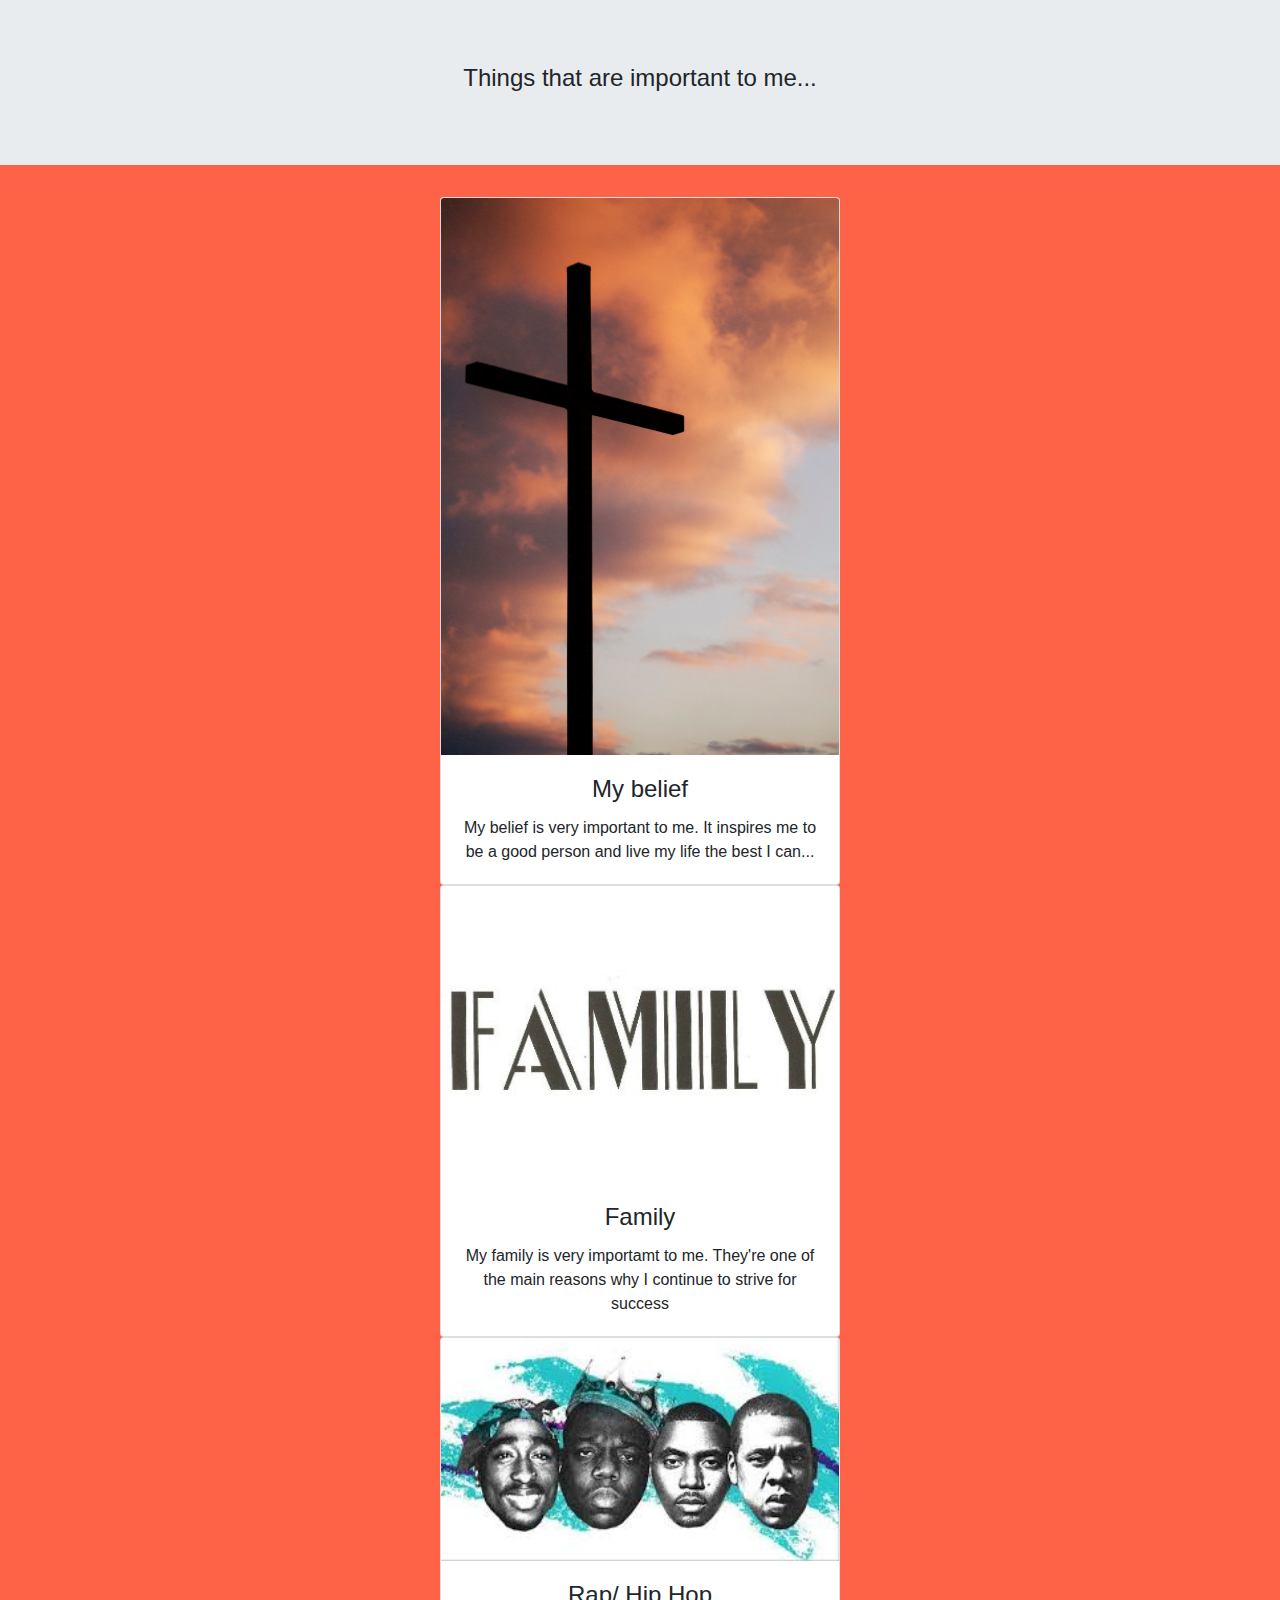
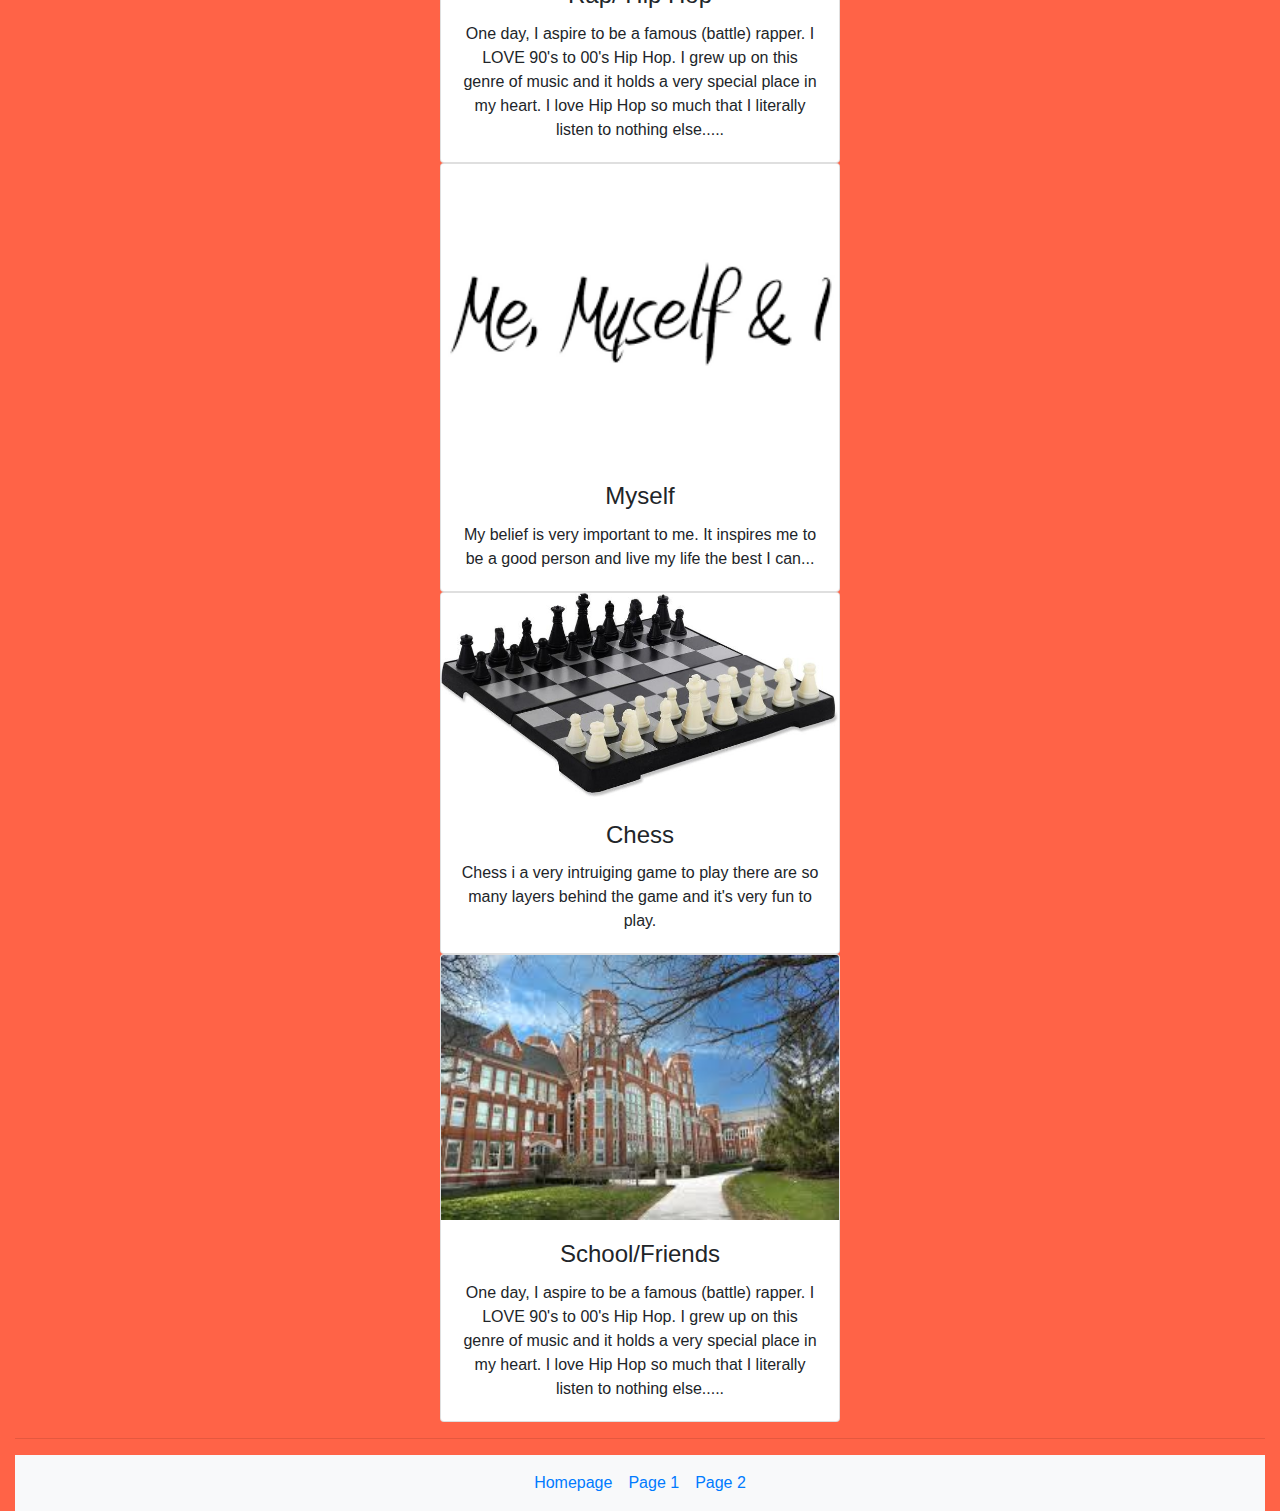
==== webFinal/index(2).html @ 9b0358c4 "First commit" ====
<DOCTYPE html>
    <html>
        <head>
            <!-- Latest compiled and minified CSS -->
            <link rel="stylesheet" href="https://maxcdn.bootstrapcdn.com/bootstrap/4.3.1/css/bootstrap.min.css">

            <!-- jQuery library -->
            <script src="https://ajax.googleapis.com/ajax/libs/jquery/3.3.1/jquery.min.js"></script>

            <!-- Popper JS -->
            <script src="https://cdnjs.cloudflare.com/ajax/libs/popper.js/1.14.7/umd/popper.min.js"></script>

            <!-- Latest compiled JavaScript -->
            <script src="https://maxcdn.bootstrapcdn.com/bootstrap/4.3.1/js/bootstrap.min.js"></script>
            <title>
              
            </title>
        </head>
        <center>
        <body style="background-color:Tomato;">
        
        </body>
        <div class="jumbotron jumbotron-fluid">
            <div class="container">
                <h4>Things that are important to me...</h4> 
            </div>
        </div>
      <div class="container-fluid">
         <div class="row"></div>
          <div class="card" style="width:400px">
            <img class="card-img-top" src="Images/christianity.jpg" alt="My belief">
              <div class="card-body">
                <h4 class="card-title">My belief</h4>
                 <p class="card-text">My belief is very important to me. It inspires me to be a good person and live my life the best I can...</p>
              </div>
          </div>
        <div class="card" style="width:400px">
          <img class="card-img-top" src="Images/Family.jpg" alt="Family">
            <div class="card-body">
              <h4 class="card-title">Family</h4>
               <p class="card-text">My family is very importamt to me. They're one of the main reasons why I continue to strive for success</p>
            </div>
        </div>
        <div class="card" style="width:400px">
          <img class="card-img-top" src="Images/rappers.jfif" alt="Rap/ Hip Hop">
            <div class="card-body">
              <h4 class="card-title">Rap/ Hip Hop</h4>
               <p class="card-text">One day, I aspire to be a famous (battle) rapper. I LOVE 90's to 00's Hip Hop. I grew up on this genre of music and it holds a very special place in my heart. I love Hip Hop so much that I literally listen to nothing else.....</p>
            </div>
        </div>
          <div class="row"></div>
           <div class="card" style="width:400px">
            <img class="card-img-top" src="Images/myself.png" alt="Myself">
              <div class="card-body">
                <h4 class="card-title">Myself</h4>
                 <p class="card-text">My belief is very important to me. It inspires me to be a good person and live my life the best I can...</p>
              </div>
          </div>
        <div class="card" style="width:400px">
          <img class="card-img-top" src="Images/chess.jfif" alt="Chess">
            <div class="card-body">
              <h4 class="card-title">Chess</h4>
               <p class="card-text">Chess i a very intruiging game to play there are so many layers behind the game and it's very fun to play.</p>
            </div>
        </div>
        <div class="card" style="width:400px">
          <img class="card-img-top" src="Images/school.jfif" alt="School/Friends">
            <div class="card-body">
              <h4 class="card-title">School/Friends</h4>
               <p class="card-text">One day, I aspire to be a famous (battle) rapper. I LOVE 90's to 00's Hip Hop. I grew up on this genre of music and it holds a very special place in my heart. I love Hip Hop so much that I literally listen to nothing else.....</p>
            </div>
        </div>
        
        <hr>
          <nav class="navbar navbar-expand-sm bg-light justify-content-center">
            <ul class="navbar-nav">
              <li class="nav-item">
                <a class="nav-link" href="#">Homepage</a>
              </li>
              <li class="nav-item">
                <a class="nav-link" href="#">Page 1</a>
              </li>
              <li class="nav-item">
                <a class="nav-link" href="#">Page 2</a>
              </li>
            </ul>
          </nav>
    </center>  
  </html>
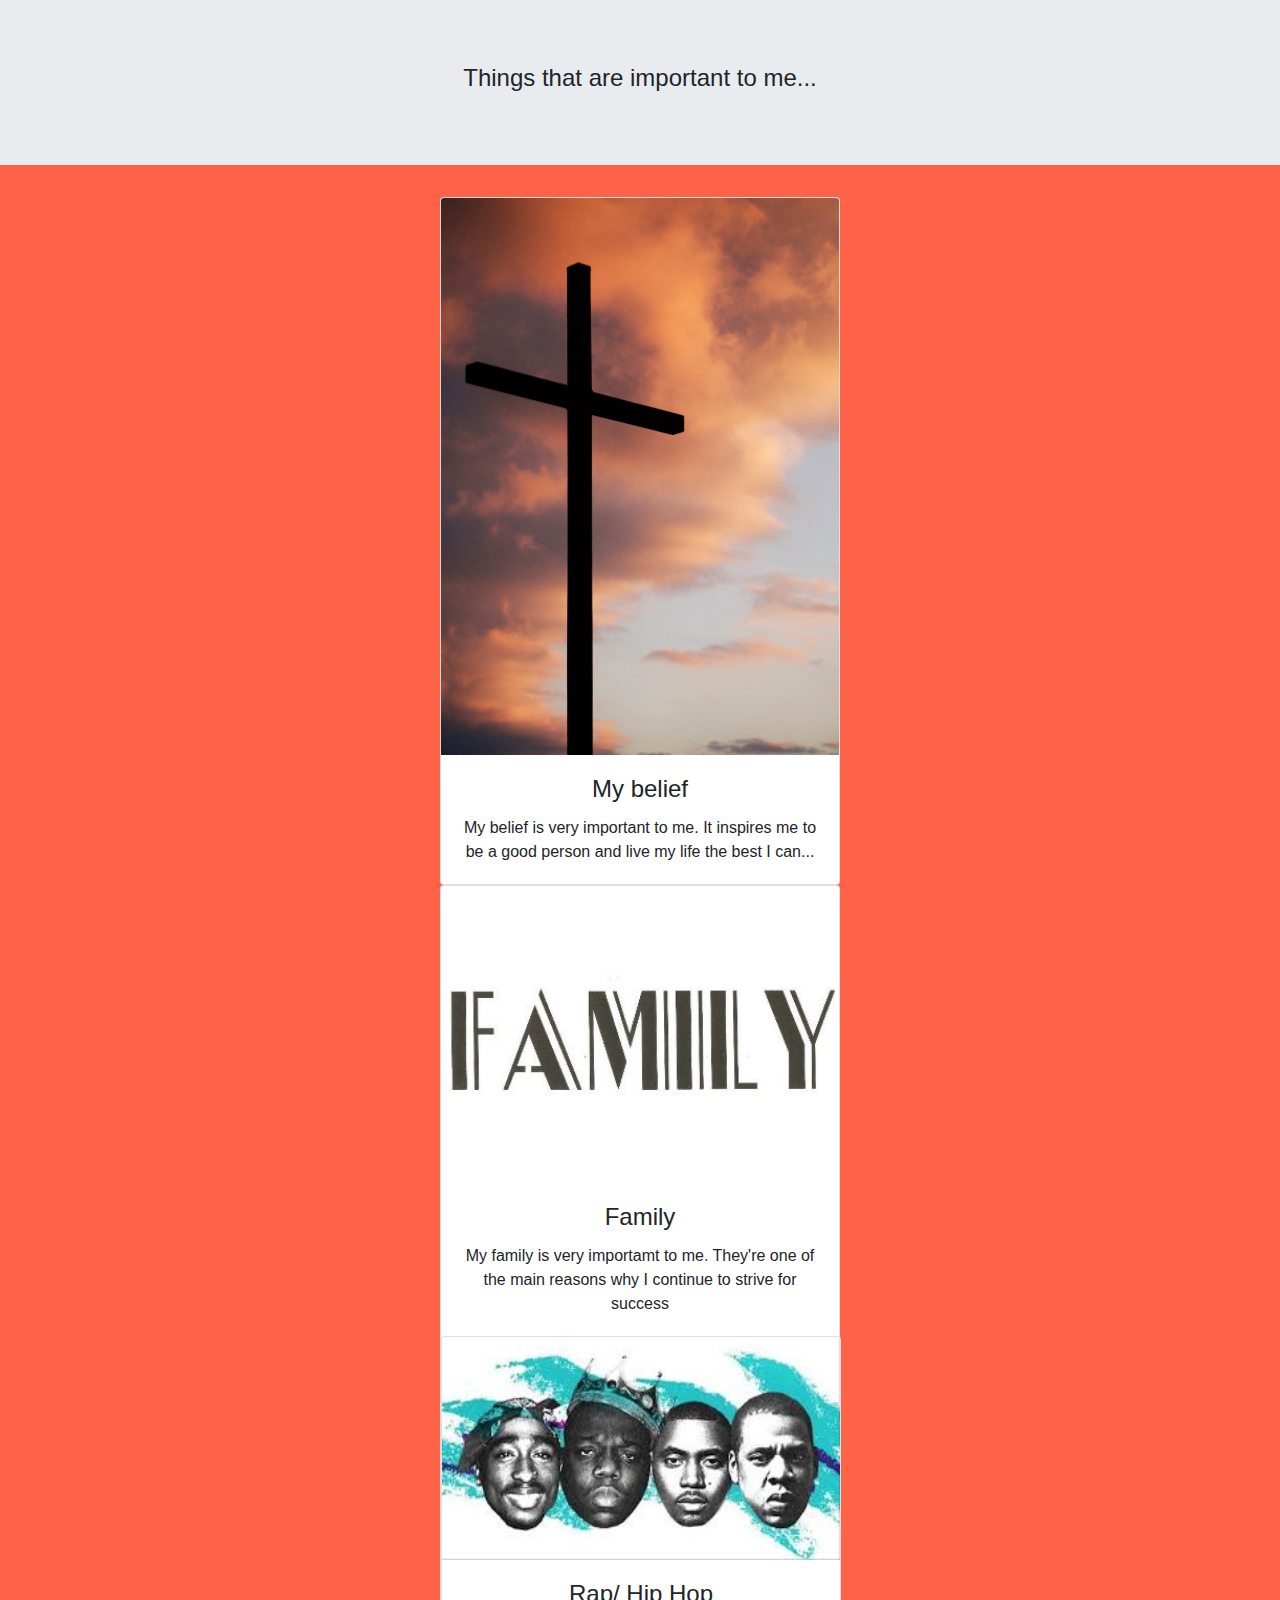
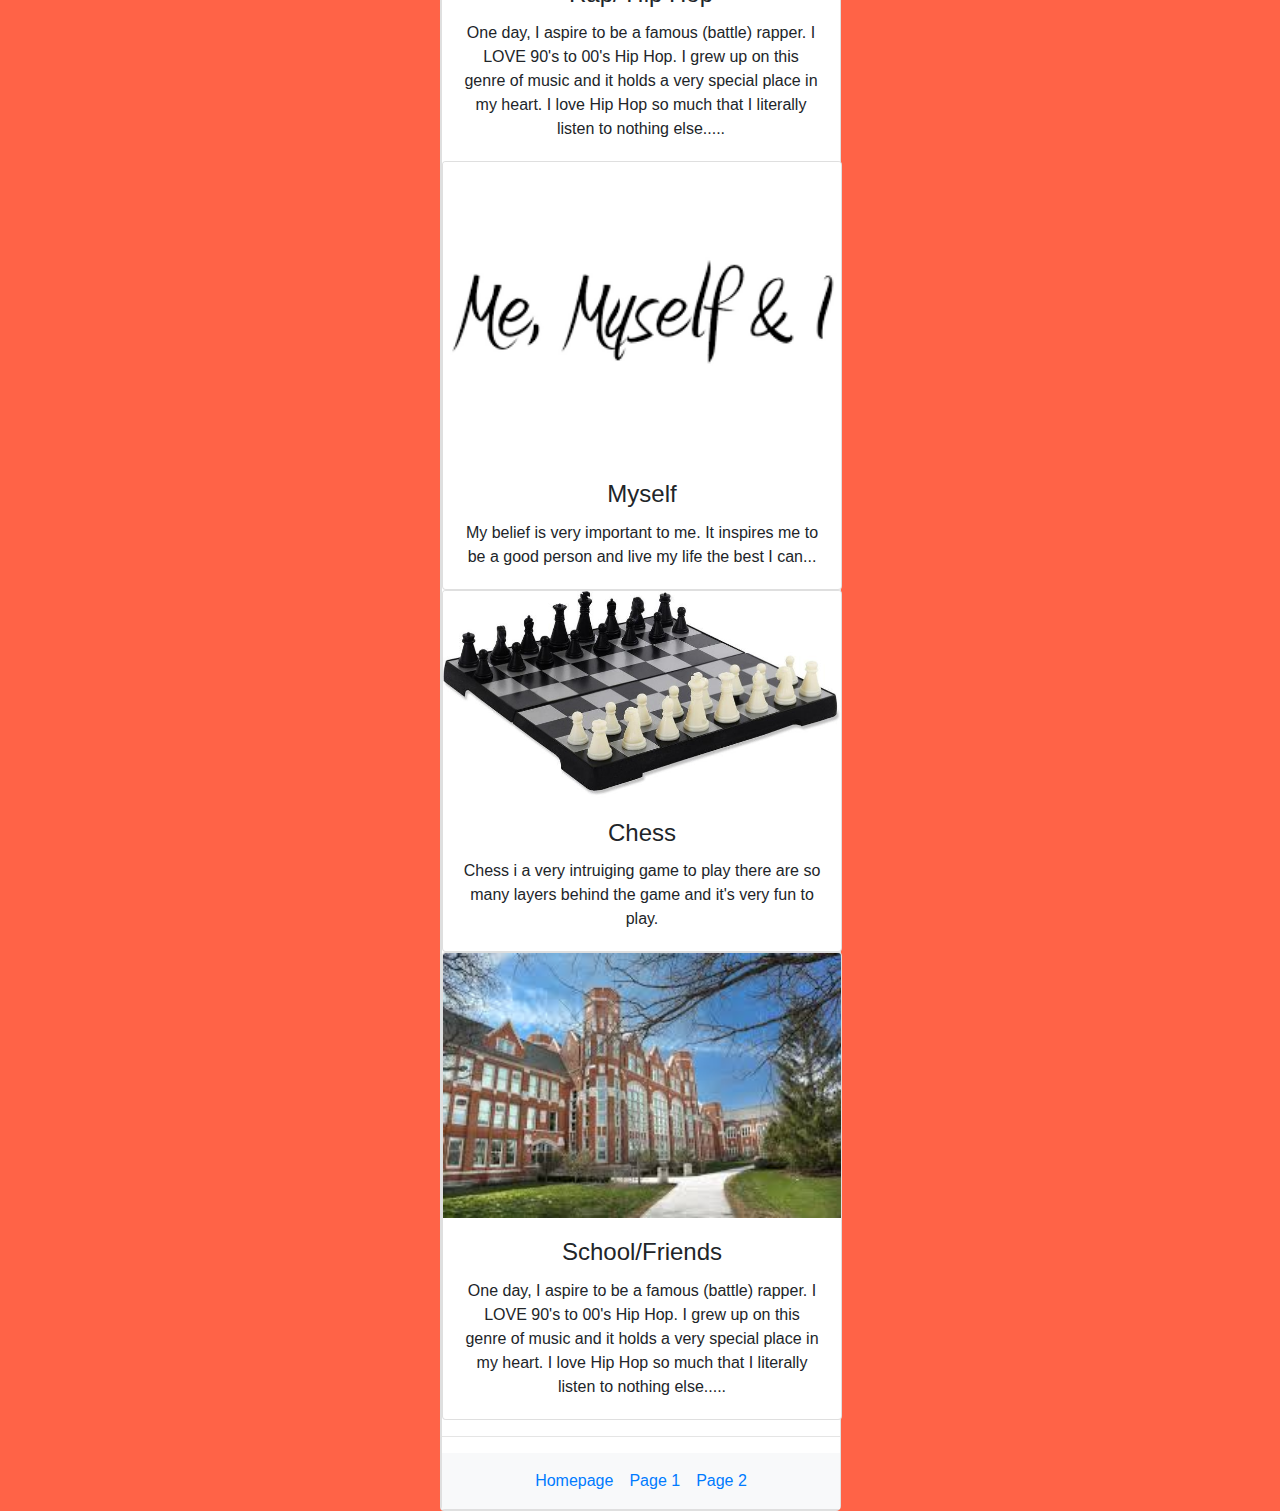
==== commit 2d73232c: "Website for ECS" ====
--- a/webFinal/index(2).html
+++ b/webFinal/index(2).html
@@ -40,14 +40,12 @@
               <h4 class="card-title">Family</h4>
                <p class="card-text">My family is very importamt to me. They're one of the main reasons why I continue to strive for success</p>
             </div>
-        </div>
         <div class="card" style="width:400px">
           <img class="card-img-top" src="Images/rappers.jfif" alt="Rap/ Hip Hop">
             <div class="card-body">
               <h4 class="card-title">Rap/ Hip Hop</h4>
                <p class="card-text">One day, I aspire to be a famous (battle) rapper. I LOVE 90's to 00's Hip Hop. I grew up on this genre of music and it holds a very special place in my heart. I love Hip Hop so much that I literally listen to nothing else.....</p>
             </div>
-        </div>
           <div class="row"></div>
            <div class="card" style="width:400px">
             <img class="card-img-top" src="Images/myself.png" alt="Myself">
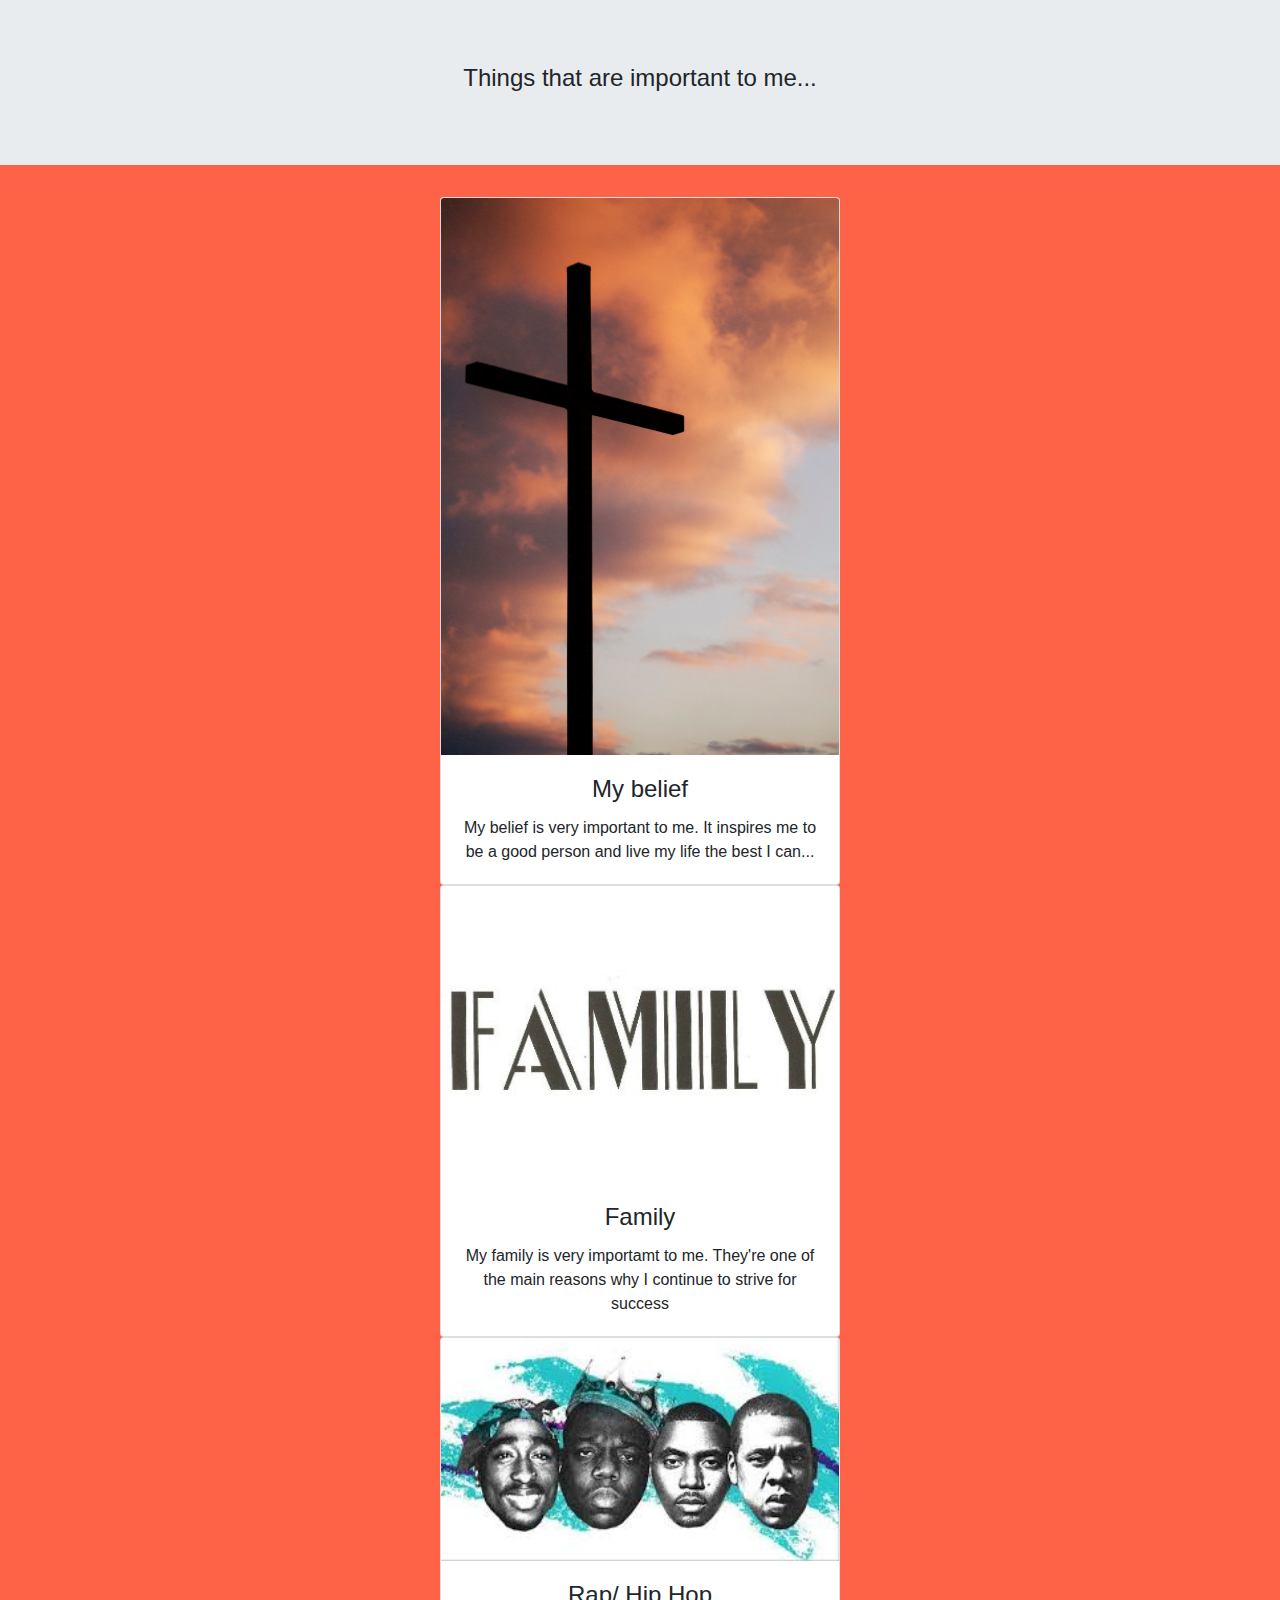
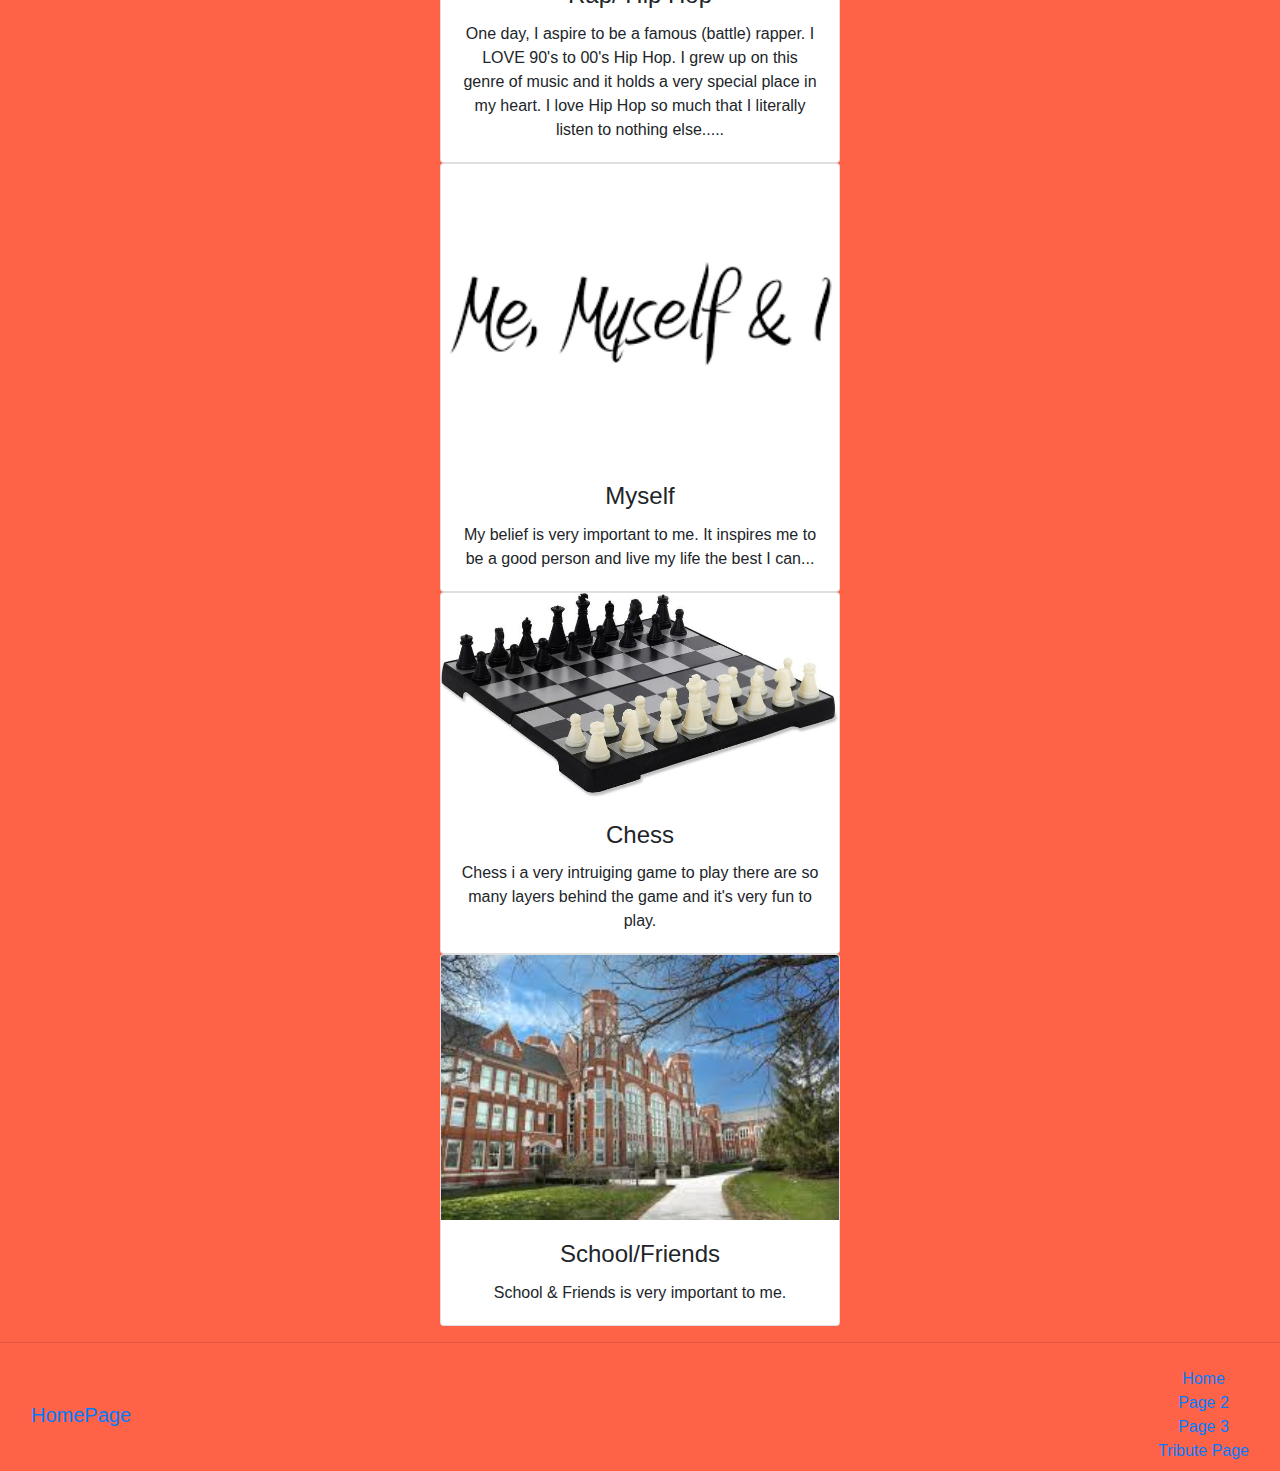
==== commit ce02a1f4: "2nd commit" ====
--- a/webFinal/index(2).html
+++ b/webFinal/index(2).html
@@ -1,4 +1,4 @@
-<DOCTYPE html>
+<!DOCTYPE html>
     <html>
         <head>
             <!-- Latest compiled and minified CSS -->
@@ -13,12 +13,18 @@
             <!-- Latest compiled JavaScript -->
             <script src="https://maxcdn.bootstrapcdn.com/bootstrap/4.3.1/js/bootstrap.min.js"></script>
             <title>
-              
+              <link rel="stylesheet"
+          href="https://fonts.googleapis.com/css?family=Tangerine">
+    <style>
+      body {
+        font-family: 'Tangerine', serif;
+        font-size: 48px;
+      }
+    </style>
             </title>
         </head>
         <center>
         <body style="background-color:Tomato;">
-        
         </body>
         <div class="jumbotron jumbotron-fluid">
             <div class="container">
@@ -34,17 +40,20 @@
                  <p class="card-text">My belief is very important to me. It inspires me to be a good person and live my life the best I can...</p>
               </div>
           </div>
+         </div>
         <div class="card" style="width:400px">
           <img class="card-img-top" src="Images/Family.jpg" alt="Family">
             <div class="card-body">
               <h4 class="card-title">Family</h4>
                <p class="card-text">My family is very importamt to me. They're one of the main reasons why I continue to strive for success</p>
             </div>
+            </div>
         <div class="card" style="width:400px">
           <img class="card-img-top" src="Images/rappers.jfif" alt="Rap/ Hip Hop">
             <div class="card-body">
               <h4 class="card-title">Rap/ Hip Hop</h4>
                <p class="card-text">One day, I aspire to be a famous (battle) rapper. I LOVE 90's to 00's Hip Hop. I grew up on this genre of music and it holds a very special place in my heart. I love Hip Hop so much that I literally listen to nothing else.....</p>
+            </div>
             </div>
           <div class="row"></div>
            <div class="card" style="width:400px">
@@ -53,6 +62,7 @@
                 <h4 class="card-title">Myself</h4>
                  <p class="card-text">My belief is very important to me. It inspires me to be a good person and live my life the best I can...</p>
               </div>
+          </div>
           </div>
         <div class="card" style="width:400px">
           <img class="card-img-top" src="Images/chess.jfif" alt="Chess">
@@ -65,23 +75,22 @@
           <img class="card-img-top" src="Images/school.jfif" alt="School/Friends">
             <div class="card-body">
               <h4 class="card-title">School/Friends</h4>
-               <p class="card-text">One day, I aspire to be a famous (battle) rapper. I LOVE 90's to 00's Hip Hop. I grew up on this genre of music and it holds a very special place in my heart. I love Hip Hop so much that I literally listen to nothing else.....</p>
+               <p class="card-text">School & Friends is very important to me. </p>
             </div>
         </div>
-        
         <hr>
-          <nav class="navbar navbar-expand-sm bg-light justify-content-center">
-            <ul class="navbar-nav">
-              <li class="nav-item">
-                <a class="nav-link" href="#">Homepage</a>
-              </li>
-              <li class="nav-item">
-                <a class="nav-link" href="#">Page 1</a>
-              </li>
-              <li class="nav-item">
-                <a class="nav-link" href="#">Page 2</a>
-              </li>
-            </ul>
-          </nav>
+          <nav class="navbar navbar-inverse">
+  <div class="container-fluid">
+    <div class="navbar-header">
+      <a class="navbar-brand" href="../webFinal/index(Homepage).html">HomePage</a>
+    </div>
+    <ul class="nav navbar-nav">
+      <li class="active"><a href="index(Homepage).html">Home</a></li>
+      <li><a href="index(2).html">Page 2</a></li>
+      <li><a href="index(3).html">Page 3</a></li>
+      <li><a href="index(tribute).html">Tribute Page</a></li>
+    </ul>
+  </div>
+</nav>
     </center>  
   </html>